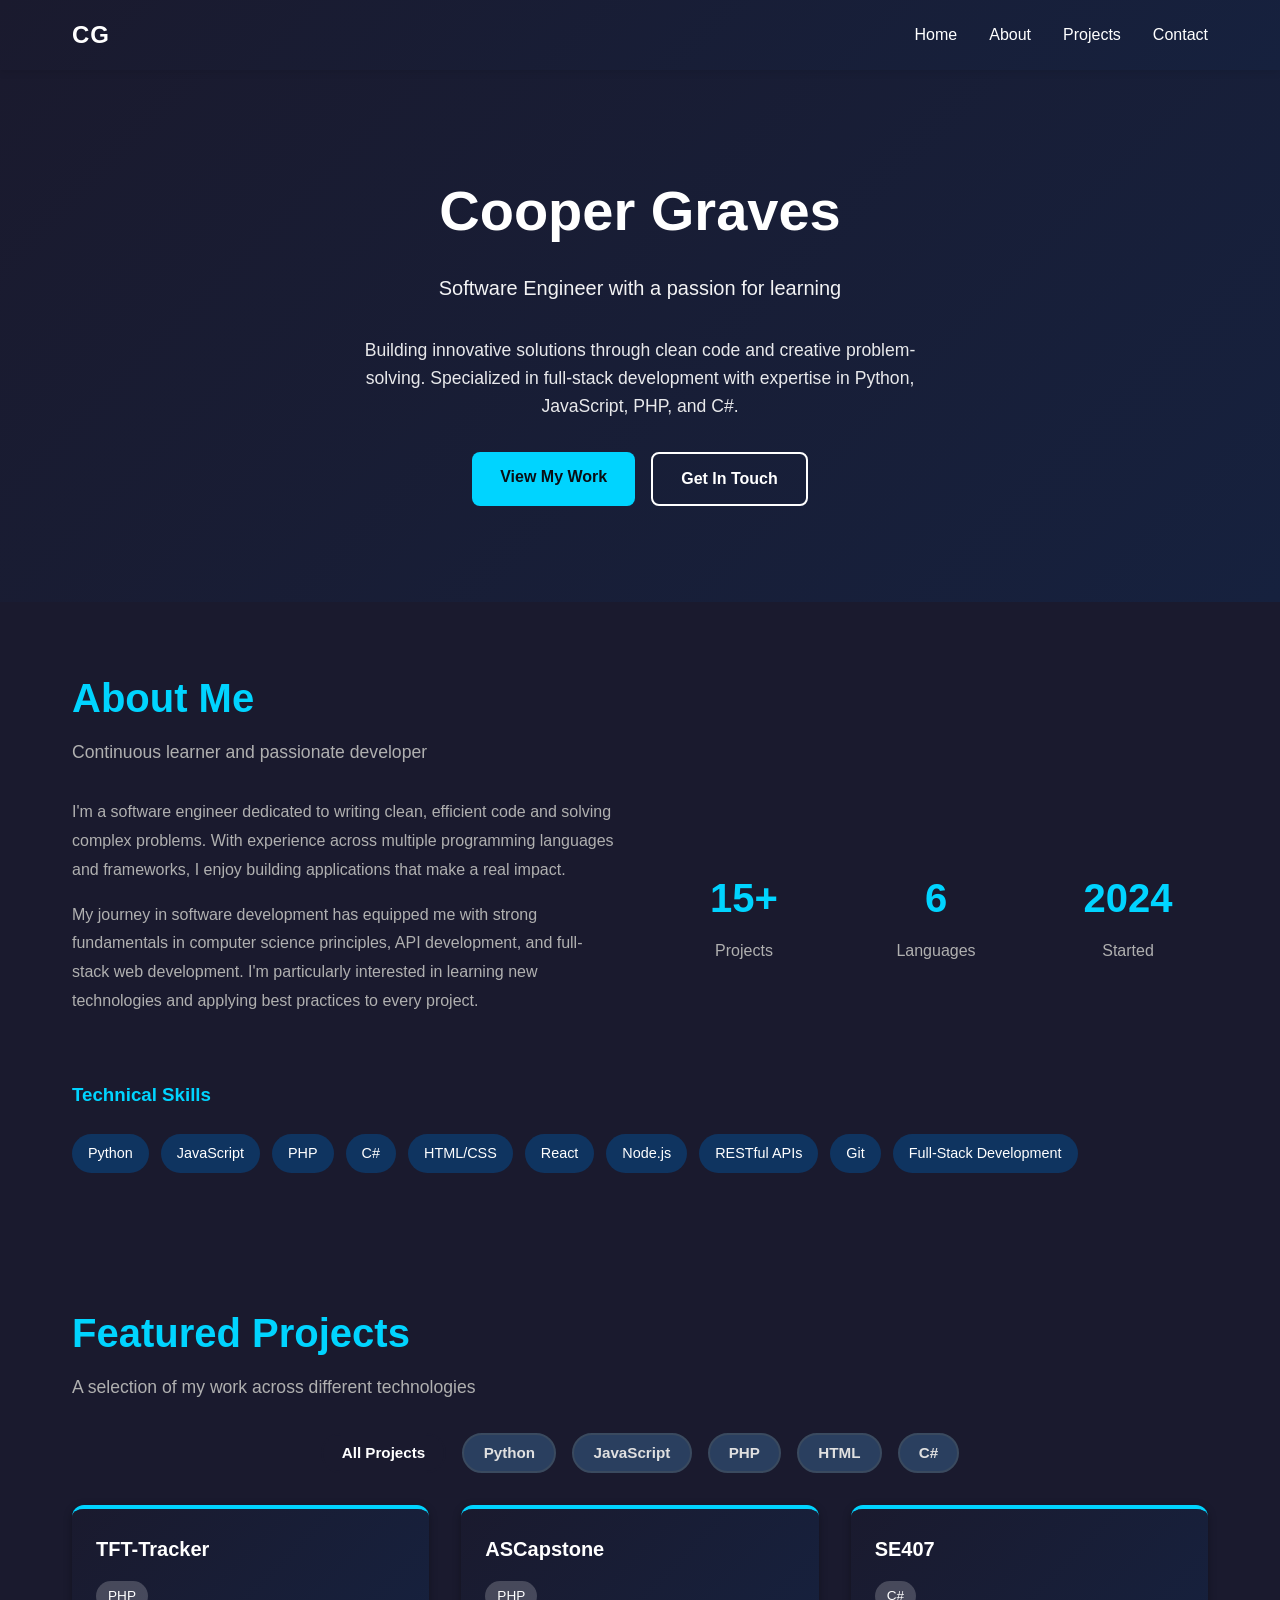
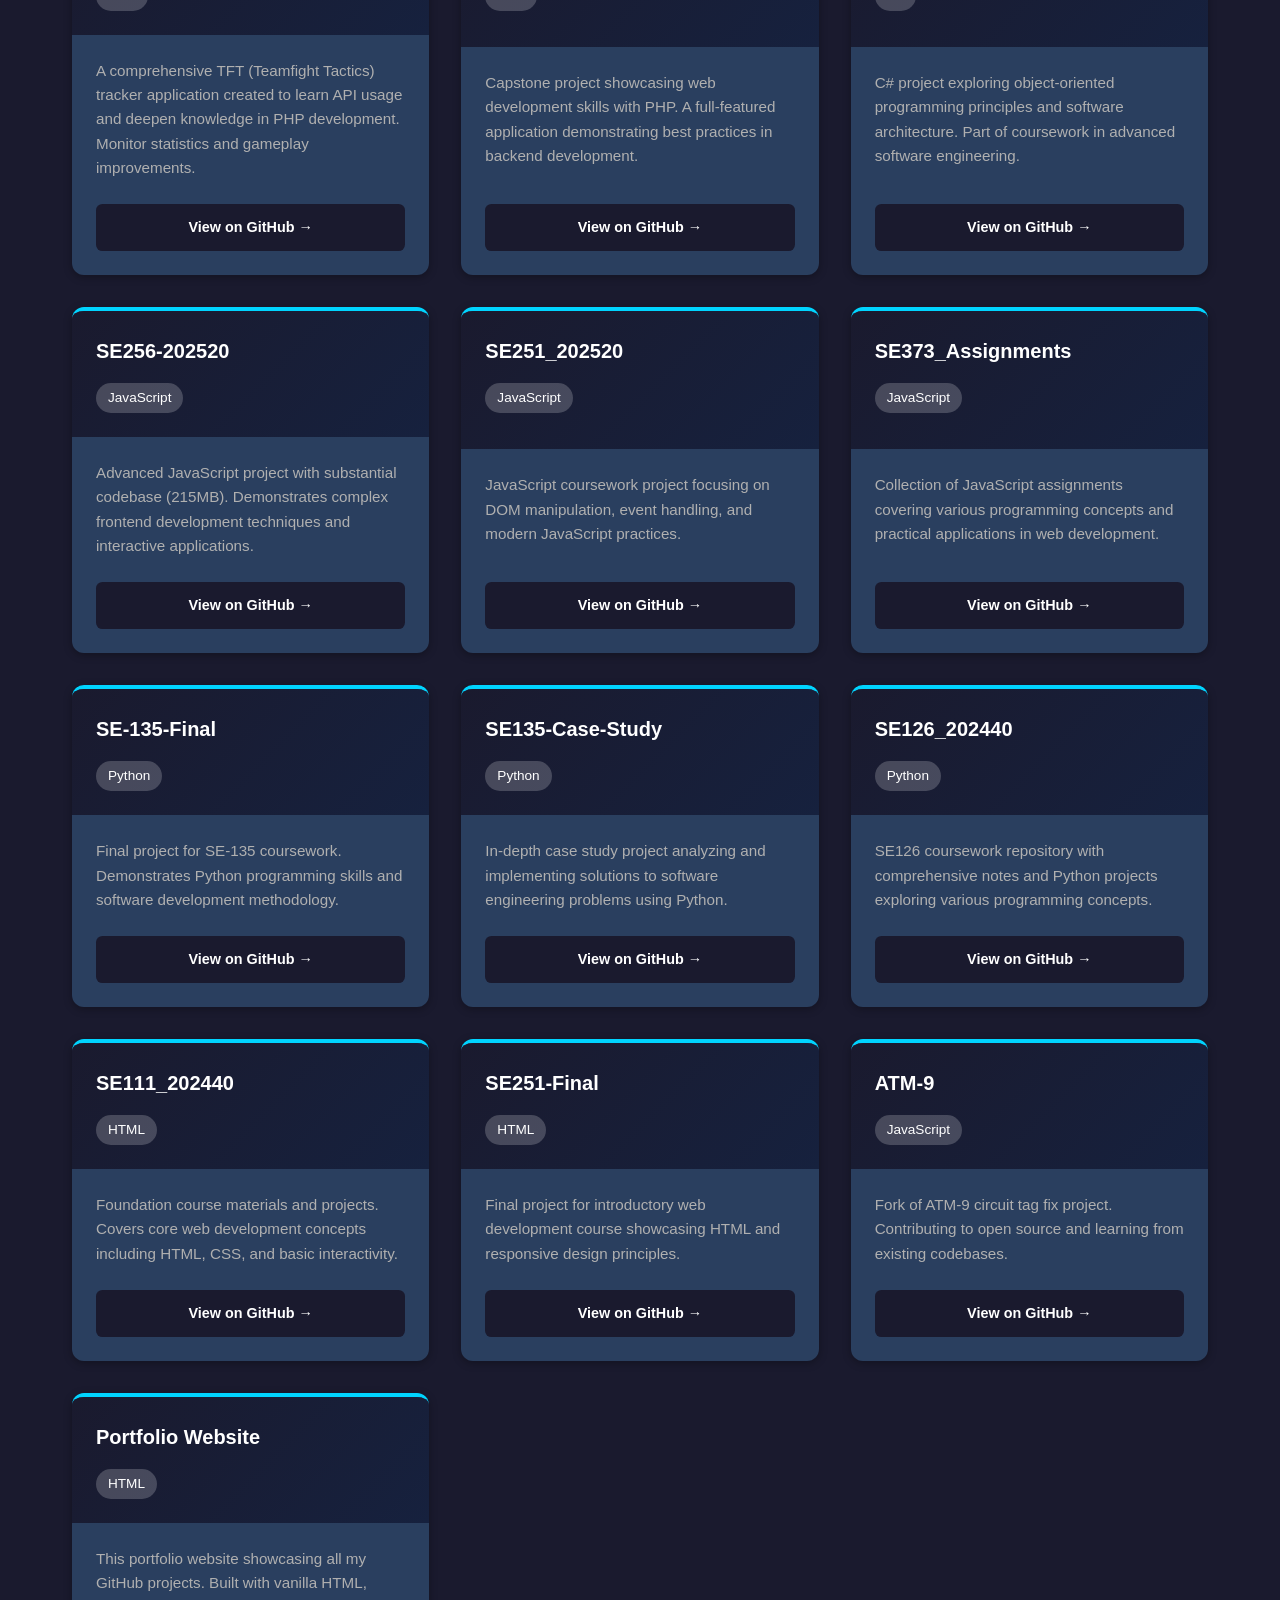
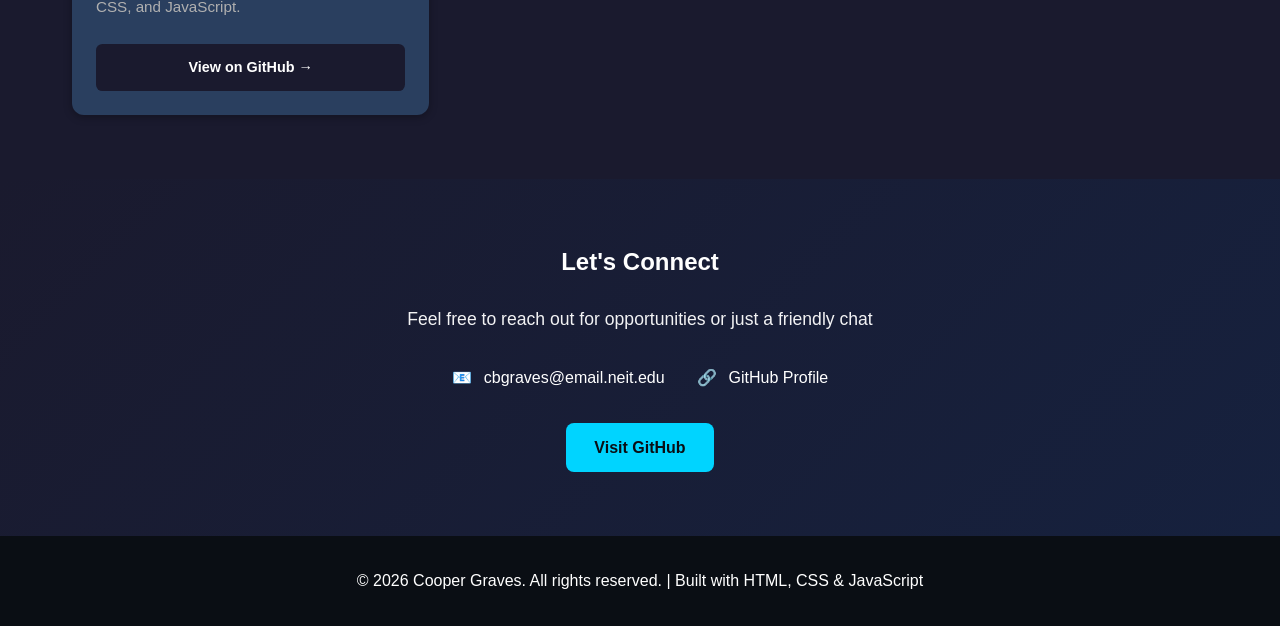
==== index.html @ 7644d0e0 "init release" ====
<!DOCTYPE html>
<html lang="en">
<head>
    <meta charset="UTF-8">
    <meta name="viewport" content="width=device-width, initial-scale=1.0">
    <meta name="description" content="Cooper Graves - Software Engineer Portfolio. Showcasing projects in Python, JavaScript, PHP, C# and more.">
    <title>Cooper Graves - Software Engineer Portfolio</title>
    <link rel="stylesheet" href="style.css">
</head>
<body>
    <!-- Navigation -->
    <nav>
        <div class="container">
            <div class="logo">CG</div>
            <ul>
                <li><a href="#home">Home</a></li>
                <li><a href="#about">About</a></li>
                <li><a href="#projects">Projects</a></li>
                <li><a href="#contact">Contact</a></li>
            </ul>
        </div>
    </nav>

    <!-- Hero Section -->
    <section class="hero" id="home">
        <div class="container">
            <h1>Cooper Graves</h1>
            <p class="subtitle">Software Engineer with a passion for learning</p>
            <p class="bio">Building innovative solutions through clean code and creative problem-solving. Specialized in full-stack development with expertise in Python, JavaScript, PHP, and C#.</p>
            <div class="cta-buttons">
                <a href="#projects" class="btn btn-primary">View My Work</a>
                <a href="#contact" class="btn btn-secondary">Get In Touch</a>
            </div>
        </div>
    </section>

    <!-- About Section -->
    <section class="section" id="about">
        <div class="container">
            <h2>About Me</h2>
            <p class="section-subtitle">Continuous learner and passionate developer</p>
            <div class="about-content">
                <div class="about-text">
                    <p>I'm a software engineer dedicated to writing clean, efficient code and solving complex problems. With experience across multiple programming languages and frameworks, I enjoy building applications that make a real impact.</p>
                    <p>My journey in software development has equipped me with strong fundamentals in computer science principles, API development, and full-stack web development. I'm particularly interested in learning new technologies and applying best practices to every project.</p>
                </div>
                <div>
                    <div class="stats">
                        <div class="stat-item">
                            <h3>15+</h3>
                            <p>Projects</p>
                        </div>
                        <div class="stat-item">
                            <h3>6</h3>
                            <p>Languages</p>
                        </div>
                        <div class="stat-item">
                            <h3>2024</h3>
                            <p>Started</p>
                        </div>
                    </div>
                </div>
            </div>
            <div style="margin-top: 3rem;">
                <h3 style="margin-bottom: 1rem; color: var(--accent-bright);">Technical Skills</h3>
                <div class="skills">
                    <span class="skill-tag">Python</span>
                    <span class="skill-tag">JavaScript</span>
                    <span class="skill-tag">PHP</span>
                    <span class="skill-tag">C#</span>
                    <span class="skill-tag">HTML/CSS</span>
                    <span class="skill-tag">React</span>
                    <span class="skill-tag">Node.js</span>
                    <span class="skill-tag">RESTful APIs</span>
                    <span class="skill-tag">Git</span>
                    <span class="skill-tag">Full-Stack Development</span>
                </div>
            </div>
        </div>
    </section>

    <!-- Projects Section -->
    <section class="section" id="projects">
        <div class="container">
            <h2>Featured Projects</h2>
            <p class="section-subtitle">A selection of my work across different technologies</p>
            
            <div class="filter-buttons">
                <button class="filter-btn active" data-filter="all">All Projects</button>
                <button class="filter-btn" data-filter="Python">Python</button>
                <button class="filter-btn" data-filter="JavaScript">JavaScript</button>
                <button class="filter-btn" data-filter="PHP">PHP</button>
                <button class="filter-btn" data-filter="HTML">HTML</button>
                <button class="filter-btn" data-filter="C#">C#</button>
            </div>

            <div class="projects-grid" id="projectsGrid">
                <!-- Projects will be dynamically inserted here -->
            </div>
        </div>
    </section>

    <!-- Contact Section -->
    <section class="contact-section" id="contact">
        <div class="container">
            <h2>Let's Connect</h2>
            <p style="font-size: 1.1rem; margin-bottom: 2rem; opacity: 0.95;">Feel free to reach out for opportunities or just a friendly chat</p>
            <div class="contact-info">
                <div class="contact-item">
                    <span>📧</span>
                    <a href="mailto:cbgraves@email.neit.edu" class="contact-link">cbgraves@email.neit.edu</a>
                </div>
                <div class="contact-item">
                    <span>🔗</span>
                    <a href="https://github.com/Arochio" class="contact-link" target="_blank">GitHub Profile</a>
                </div>
            </div>
            <a href="https://github.com/Arochio" class="btn btn-primary" target="_blank">Visit GitHub</a>
        </div>
    </section>

    <footer>
        <div class="container">
            <p>&copy; 2026 Cooper Graves. All rights reserved. | Built with HTML, CSS & JavaScript</p>
        </div>
    </footer>

    <script src="script.js"></script>
</body>
</html>
---- style.css ----
* {
    margin: 0;
    padding: 0;
    box-sizing: border-box;
}

:root {
    --primary: #1a1a2e;
    --secondary: #16213e;
    --accent: #0f3460;
    --accent-bright: #00d4ff;
    --dark: #0a0e14;
    --light: #e8e8e8;
    --text: #e0e0e0;
    --text-light: #b0b0b0;
    --border: #3a4a5f;
    --bg-surface: #2a3f5f;
}

html {
    scroll-behavior: smooth;
}

body {
    font-family: -apple-system, BlinkMacSystemFont, 'Segoe UI', 'Roboto', 'Helvetica Neue', Arial, sans-serif;
    background-color: #1a1a2e;
    color: var(--text);
    line-height: 1.6;
}

/* Navigation */
nav {
    background: linear-gradient(135deg, var(--primary) 0%, var(--secondary) 100%);
    color: white;
    padding: 1rem 0;
    position: sticky;
    top: 0;
    z-index: 100;
    box-shadow: 0 2px 8px rgba(0, 0, 0, 0.1);
}

nav .container {
    max-width: 1200px;
    margin: 0 auto;
    padding: 0 2rem;
    display: flex;
    justify-content: space-between;
    align-items: center;
}

nav .logo {
    font-size: 1.5rem;
    font-weight: 700;
    letter-spacing: 1px;
}

nav ul {
    list-style: none;
    display: flex;
    gap: 2rem;
}

nav a {
    color: white;
    text-decoration: none;
    font-weight: 500;
    transition: opacity 0.3s;
}

nav a:hover {
    opacity: 0.8;
}

/* Container */
.container {
    max-width: 1200px;
    margin: 0 auto;
    padding: 0 2rem;
}

/* Hero Section */
.hero {
    background: linear-gradient(135deg, var(--primary) 0%, var(--secondary) 100%);
    color: white;
    padding: 6rem 0;
    text-align: center;
}

.hero h1 {
    font-size: 3.5rem;
    margin-bottom: 1rem;
    font-weight: 700;
}

.hero .subtitle {
    font-size: 1.25rem;
    margin-bottom: 2rem;
    opacity: 0.95;
    font-weight: 300;
}

.hero .bio {
    font-size: 1.1rem;
    margin-bottom: 2rem;
    max-width: 600px;
    margin-left: auto;
    margin-right: auto;
    opacity: 0.9;
}

.cta-buttons {
    display: flex;
    gap: 1rem;
    justify-content: center;
    flex-wrap: wrap;
}

.btn {
    padding: 0.75rem 1.75rem;
    border-radius: 0.5rem;
    text-decoration: none;
    font-weight: 600;
    transition: all 0.3s;
    border: none;
    cursor: pointer;
    font-size: 1rem;
    display: inline-block;
}

.btn-primary {
    background-color: var(--accent-bright);
    color: var(--dark);
}

.btn-primary:hover {
    transform: translateY(-2px);
    box-shadow: 0 8px 16px rgba(0, 0, 0, 0.2);
}

.btn-secondary {
    background-color: transparent;
    color: white;
    border: 2px solid white;
}

.btn-secondary:hover {
    background-color: var(--accent-bright);
    color: var(--dark);
    transform: translateY(-2px);
}

/* About Section */
.section {
    padding: 4rem 0;
}

.section h2 {
    font-size: 2.5rem;
    margin-bottom: 0.5rem;
    color: var(--accent-bright);
}

.section-subtitle {
    color: var(--text-light);
    margin-bottom: 2rem;
    font-size: 1.1rem;
}

.about-content {
    display: grid;
    grid-template-columns: 1fr 1fr;
    gap: 3rem;
    align-items: center;
}

.about-text p {
    margin-bottom: 1rem;
    color: var(--text-light);
    line-height: 1.8;
}

.skills {
    display: flex;
    flex-wrap: wrap;
    gap: 0.75rem;
    margin-top: 1.5rem;
}

.skill-tag {
    background: var(--accent);
    color: white;
    padding: 0.5rem 1rem;
    border-radius: 2rem;
    font-size: 0.9rem;
    font-weight: 500;
}

/* Projects Section */
.projects-grid {
    display: grid;
    grid-template-columns: repeat(auto-fill, minmax(300px, 1fr));
    gap: 2rem;
    margin-top: 2rem;
}

.project-card {
    background: #2a3f5f;
    border-radius: 0.75rem;
    overflow: hidden;
    box-shadow: 0 2px 8px rgba(0, 0, 0, 0.3);
    transition: all 0.3s;
    border-top: 4px solid var(--accent-bright);
    display: flex;
    flex-direction: column;
}

.project-card:hover {
    transform: translateY(-8px);
    box-shadow: 0 8px 24px rgba(0, 0, 0, 0.15);
}

.project-header {
    padding: 1.5rem;
    background: linear-gradient(135deg, var(--primary) 0%, var(--secondary) 100%);
    color: white;
    flex-grow: 1;
}

.project-name {
    font-size: 1.25rem;
    font-weight: 700;
    margin-bottom: 0.5rem;
}

.project-language {
    display: inline-block;
    background: rgba(255, 255, 255, 0.2);
    padding: 0.25rem 0.75rem;
    border-radius: 2rem;
    font-size: 0.85rem;
    font-weight: 500;
    margin-top: 0.5rem;
}

.project-description {
    padding: 1.5rem;
    color: var(--text-light);
    font-size: 0.95rem;
    flex-grow: 1;
}

.project-footer {
    padding: 0 1.5rem 1.5rem;
    display: flex;
    gap: 1rem;
}

.project-link {
    flex: 1;
}

.project-link a {
    display: inline-block;
    width: 100%;
    padding: 0.75rem;
    background: var(--primary);
    color: white;
    text-decoration: none;
    border-radius: 0.4rem;
    text-align: center;
    font-weight: 600;
    transition: all 0.3s;
    font-size: 0.9rem;
}

.project-link a:hover {
    background: var(--secondary);
}

/* Filter */
.filter-buttons {
    display: flex;
    flex-wrap: wrap;
    gap: 1rem;
    margin-bottom: 2rem;
    justify-content: center;
}

.filter-btn {
    padding: 0.6rem 1.2rem;
    background: #2a3f5f;
    border: 2px solid var(--border);
    border-radius: 2rem;
    cursor: pointer;
    font-weight: 600;
    color: var(--text);
    transition: all 0.3s;
    font-size: 0.95rem;
}

.filter-btn:hover,
.filter-btn.active {
    background: var(--primary);
    color: white;
    border-color: var(--primary);
}

/* Contact Section */
.contact-section {
    background: linear-gradient(135deg, var(--primary) 0%, var(--secondary) 100%);
    color: white;
    text-align: center;
    padding: 4rem 0;
}

.contact-section h2 {
    color: white;
    margin-bottom: 1.5rem;
}

.contact-info {
    display: flex;
    justify-content: center;
    gap: 2rem;
    flex-wrap: wrap;
    margin-bottom: 2rem;
}

.contact-item {
    display: flex;
    align-items: center;
    gap: 0.75rem;
}

.contact-link {
    color: white;
    text-decoration: none;
    font-weight: 500;
    transition: opacity 0.3s;
}

.contact-link:hover {
    opacity: 0.8;
}

/* Footer */
footer {
    background: var(--dark);
    color: white;
    text-align: center;
    padding: 2rem;
}

/* Responsive */
@media (max-width: 768px) {
    nav ul {
        gap: 1rem;
        font-size: 0.9rem;
    }

    .hero h1 {
        font-size: 2.5rem;
    }

    .hero .subtitle {
        font-size: 1rem;
    }

    .section h2 {
        font-size: 2rem;
    }

    .about-content {
        grid-template-columns: 1fr;
    }

    .projects-grid {
        grid-template-columns: 1fr;
    }

    .cta-buttons {
        flex-direction: column;
        width: 100%;
    }

    .cta-buttons .btn {
        width: 100%;
    }

    .contact-info {
        flex-direction: column;
        gap: 1rem;
    }
}

/* Hidden by default */
.project-card.hidden {
    display: none;
}

/* GitHub icon */
.github-icon {
    width: 20px;
    height: 20px;
    display: inline-block;
    margin-right: 0.5rem;
}

/* Stats section */
.stats {
    display: grid;
    grid-template-columns: repeat(auto-fit, minmax(150px, 1fr));
    gap: 2rem;
    margin: 3rem 0;
    text-align: center;
}

.stat-item h3 {
    font-size: 2.5rem;
    color: var(--accent-bright);
    margin-bottom: 0.5rem;
}

.stat-item p {
    color: var(--text-light);
    font-weight: 500;
}
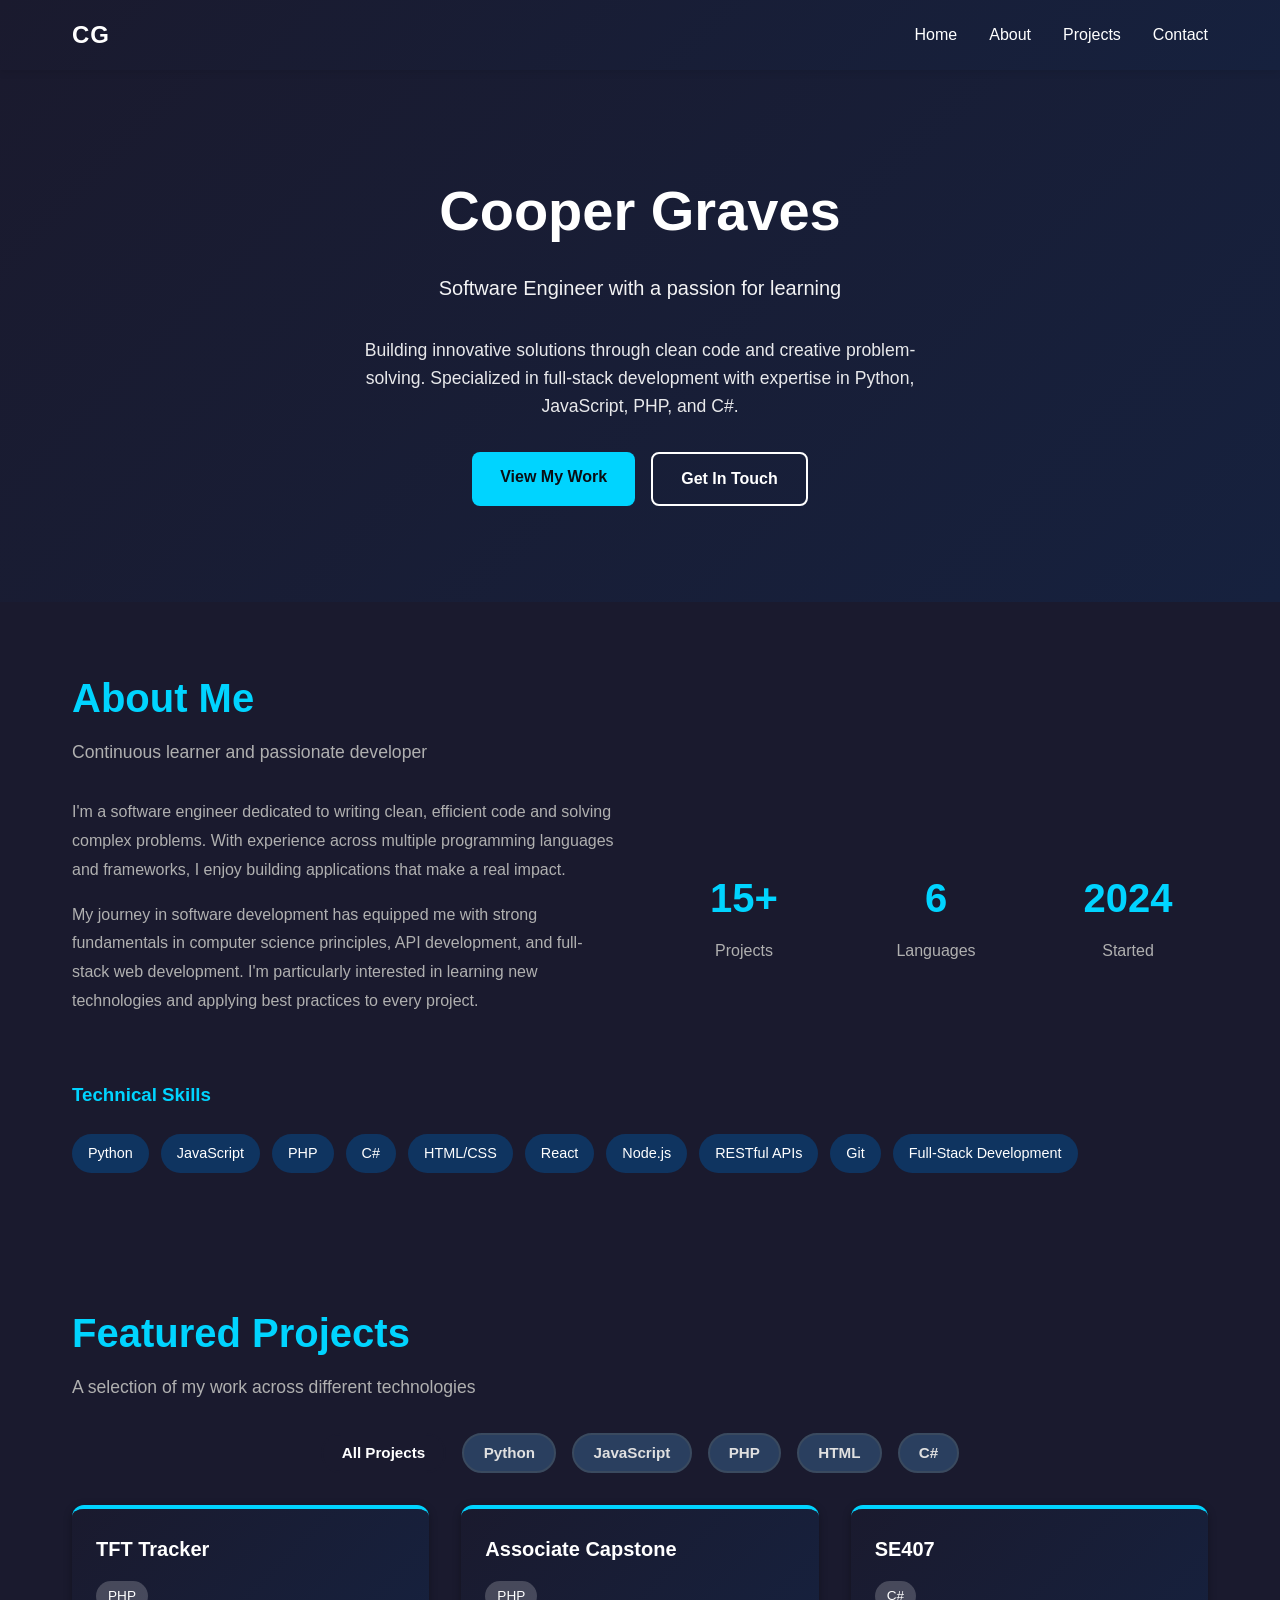
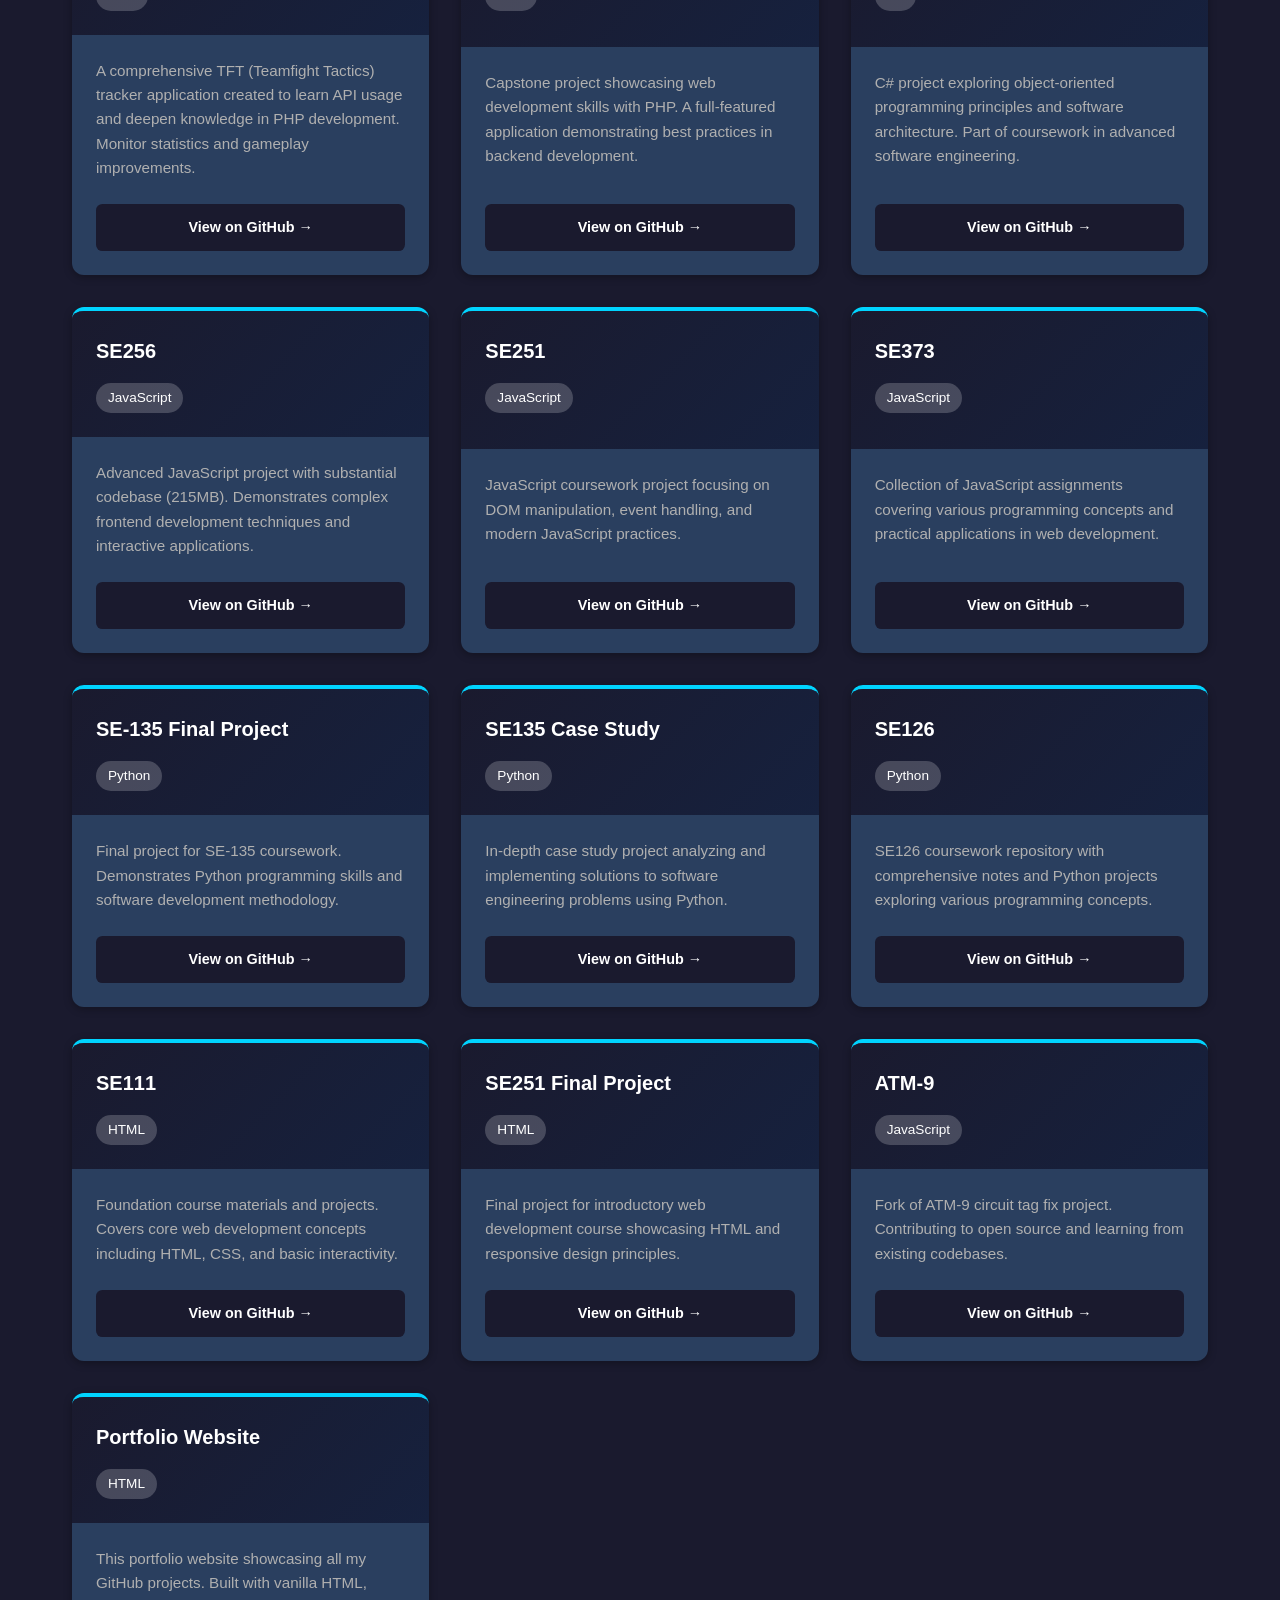
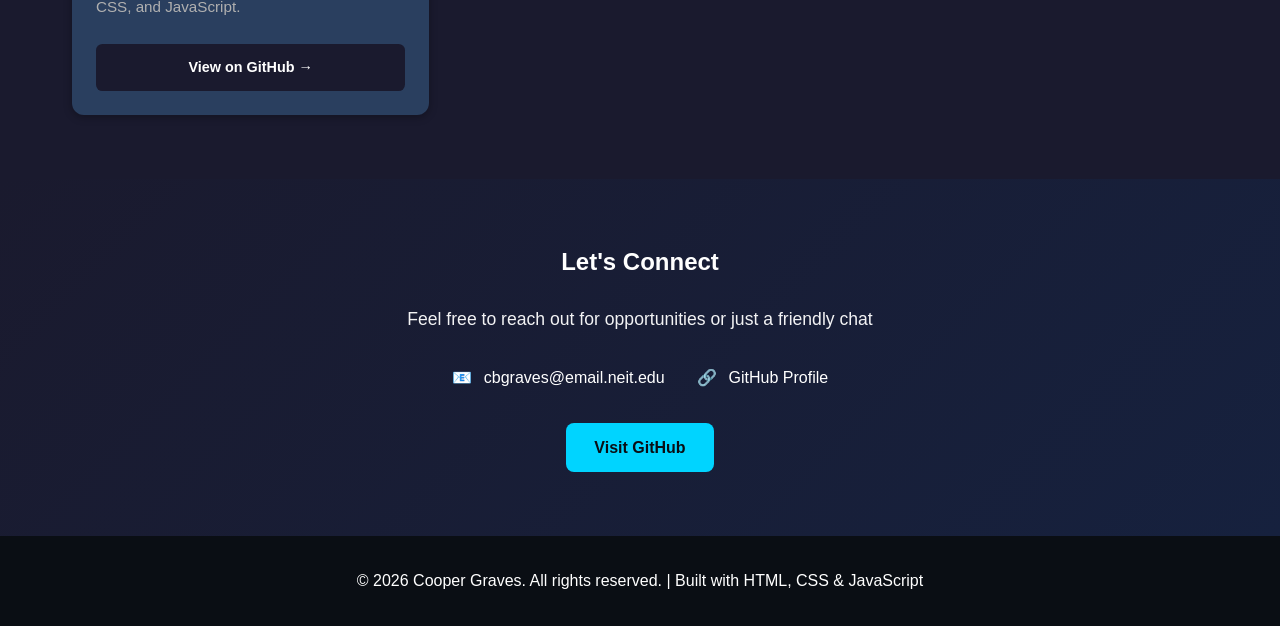
==== commit e39afc0c: "added google analytics" ====
--- a/index.html
+++ b/index.html
@@ -1,12 +1,15 @@
 <!DOCTYPE html>
 <html lang="en">
+
 <head>
     <meta charset="UTF-8">
     <meta name="viewport" content="width=device-width, initial-scale=1.0">
-    <meta name="description" content="Cooper Graves - Software Engineer Portfolio. Showcasing projects in Python, JavaScript, PHP, C# and more.">
+    <meta name="description"
+        content="Cooper Graves - Software Engineer Portfolio. Showcasing projects in Python, JavaScript, PHP, C# and more.">
     <title>Cooper Graves - Software Engineer Portfolio</title>
     <link rel="stylesheet" href="style.css">
 </head>
+
 <body>
     <!-- Navigation -->
     <nav>
@@ -26,7 +29,8 @@
         <div class="container">
             <h1>Cooper Graves</h1>
             <p class="subtitle">Software Engineer with a passion for learning</p>
-            <p class="bio">Building innovative solutions through clean code and creative problem-solving. Specialized in full-stack development with expertise in Python, JavaScript, PHP, and C#.</p>
+            <p class="bio">Building innovative solutions through clean code and creative problem-solving. Specialized in
+                full-stack development with expertise in Python, JavaScript, PHP, and C#.</p>
             <div class="cta-buttons">
                 <a href="#projects" class="btn btn-primary">View My Work</a>
                 <a href="#contact" class="btn btn-secondary">Get In Touch</a>
@@ -41,8 +45,12 @@
             <p class="section-subtitle">Continuous learner and passionate developer</p>
             <div class="about-content">
                 <div class="about-text">
-                    <p>I'm a software engineer dedicated to writing clean, efficient code and solving complex problems. With experience across multiple programming languages and frameworks, I enjoy building applications that make a real impact.</p>
-                    <p>My journey in software development has equipped me with strong fundamentals in computer science principles, API development, and full-stack web development. I'm particularly interested in learning new technologies and applying best practices to every project.</p>
+                    <p>I'm a software engineer dedicated to writing clean, efficient code and solving complex problems.
+                        With experience across multiple programming languages and frameworks, I enjoy building
+                        applications that make a real impact.</p>
+                    <p>My journey in software development has equipped me with strong fundamentals in computer science
+                        principles, API development, and full-stack web development. I'm particularly interested in
+                        learning new technologies and applying best practices to every project.</p>
                 </div>
                 <div>
                     <div class="stats">
@@ -84,7 +92,7 @@
         <div class="container">
             <h2>Featured Projects</h2>
             <p class="section-subtitle">A selection of my work across different technologies</p>
-            
+
             <div class="filter-buttons">
                 <button class="filter-btn active" data-filter="all">All Projects</button>
                 <button class="filter-btn" data-filter="Python">Python</button>
@@ -104,7 +112,8 @@
     <section class="contact-section" id="contact">
         <div class="container">
             <h2>Let's Connect</h2>
-            <p style="font-size: 1.1rem; margin-bottom: 2rem; opacity: 0.95;">Feel free to reach out for opportunities or just a friendly chat</p>
+            <p style="font-size: 1.1rem; margin-bottom: 2rem; opacity: 0.95;">Feel free to reach out for opportunities
+                or just a friendly chat</p>
             <div class="contact-info">
                 <div class="contact-item">
                     <span>📧</span>
@@ -126,5 +135,15 @@
     </footer>
 
     <script src="script.js"></script>
+    <!-- Google tag (gtag.js) -->
+    <script async src="https://www.googletagmanager.com/gtag/js?id=G-080J0095BS"></script>
+    <script>
+        window.dataLayer = window.dataLayer || [];
+        function gtag() { dataLayer.push(arguments); }
+        gtag('js', new Date());
+
+        gtag('config', 'G-080J0095BS');
+    </script>
 </body>
-</html>
+
+</html>
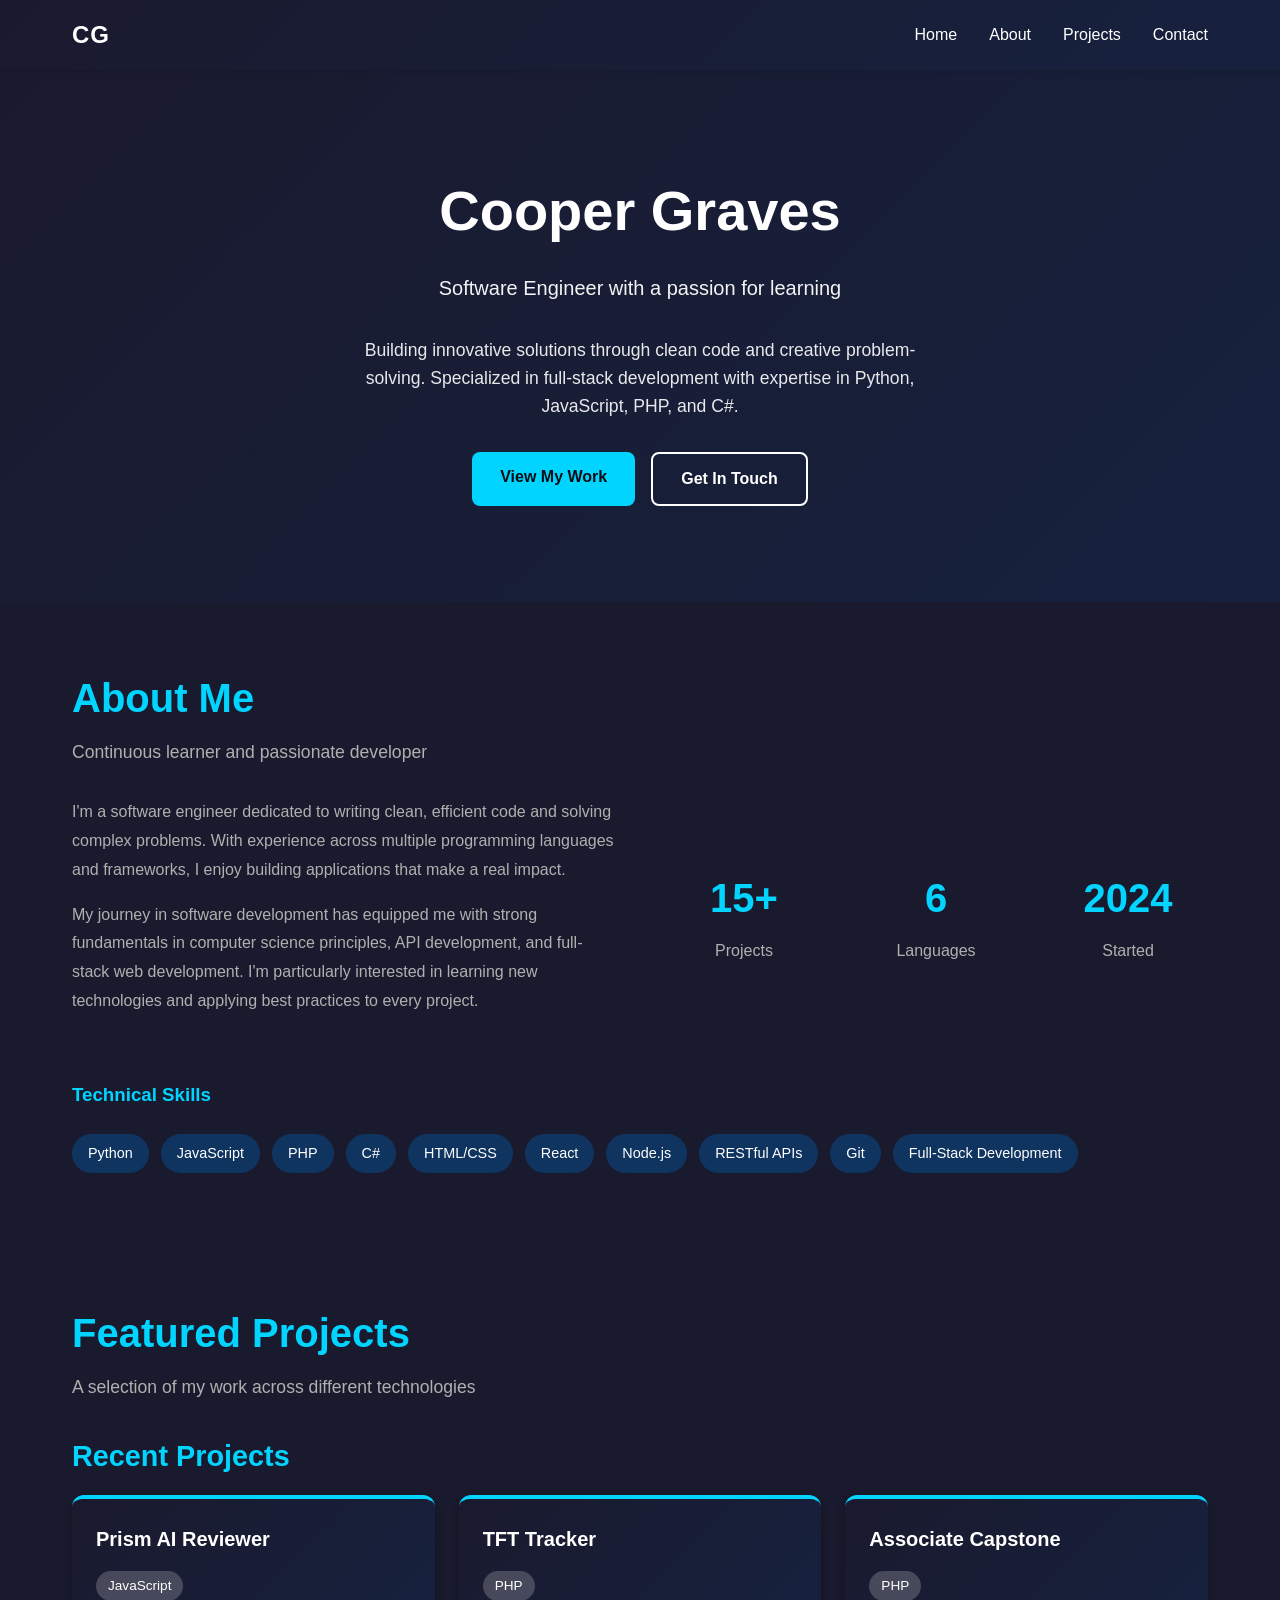
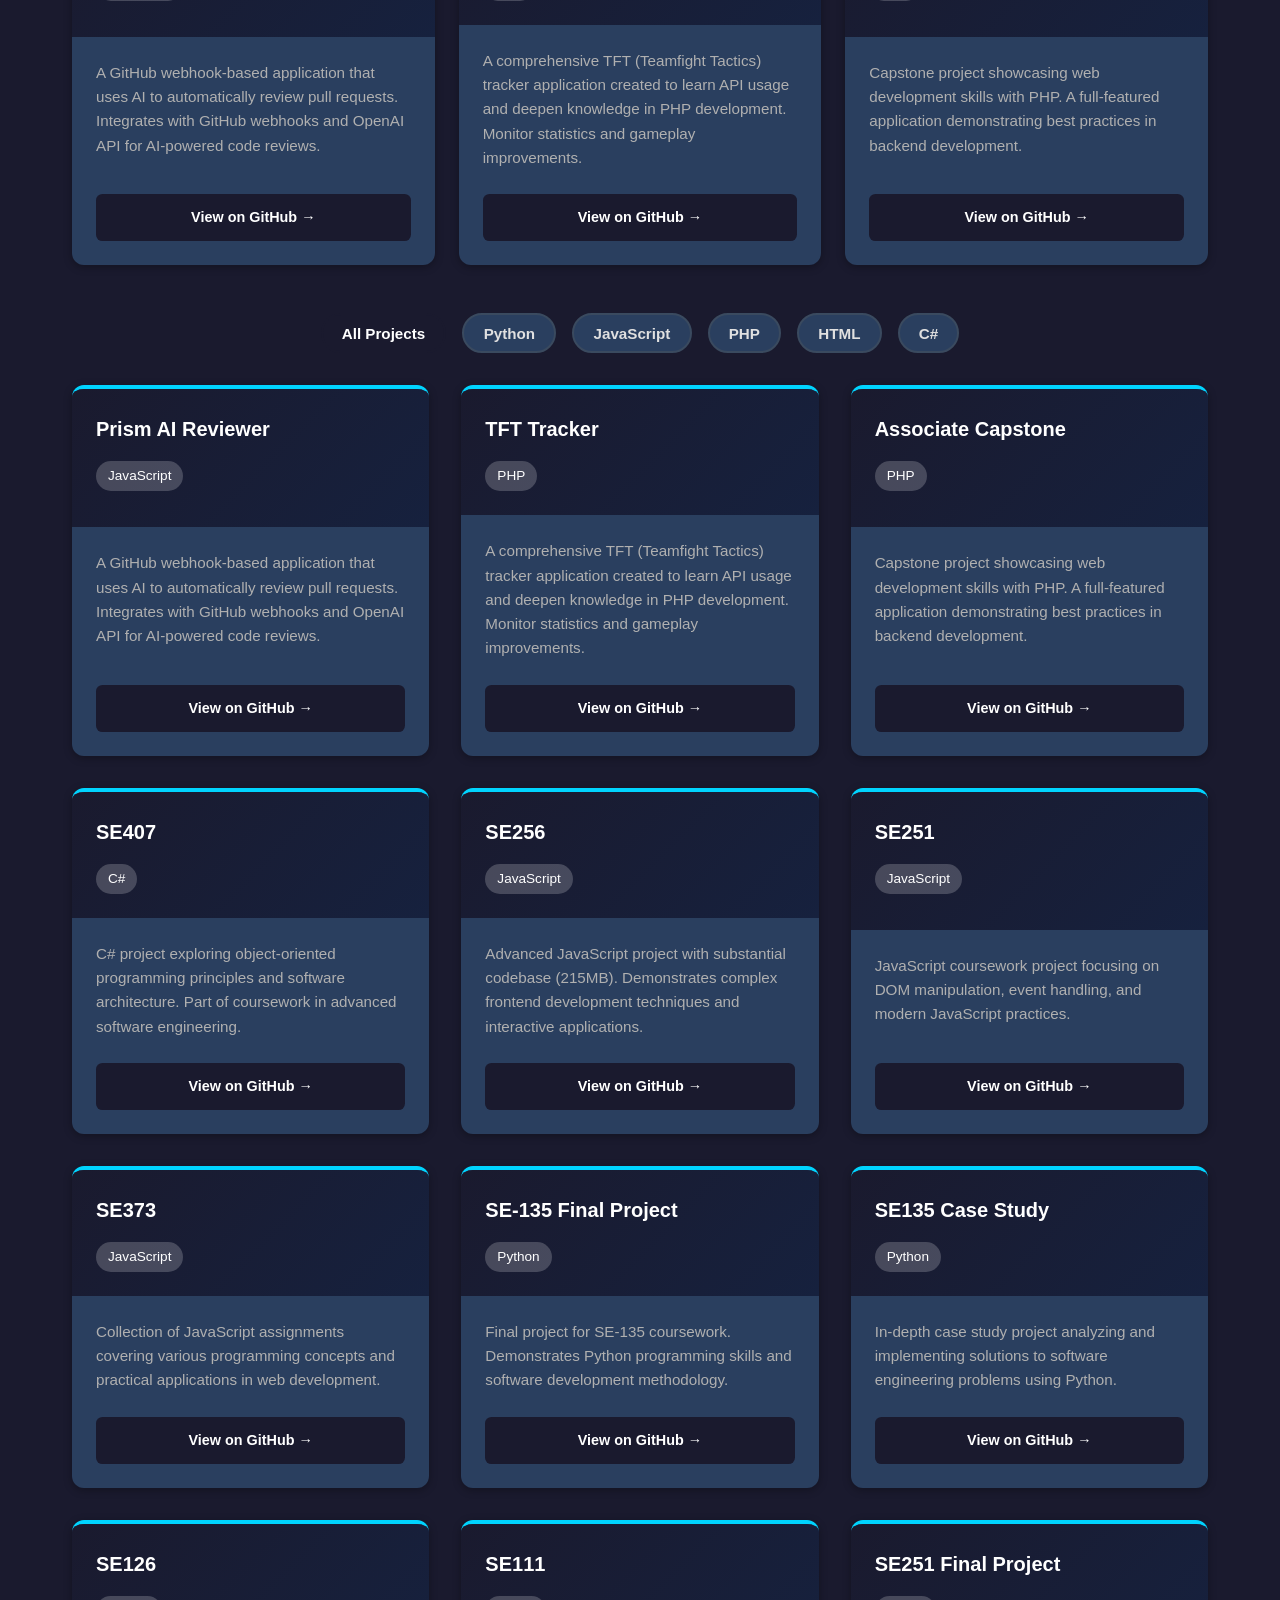
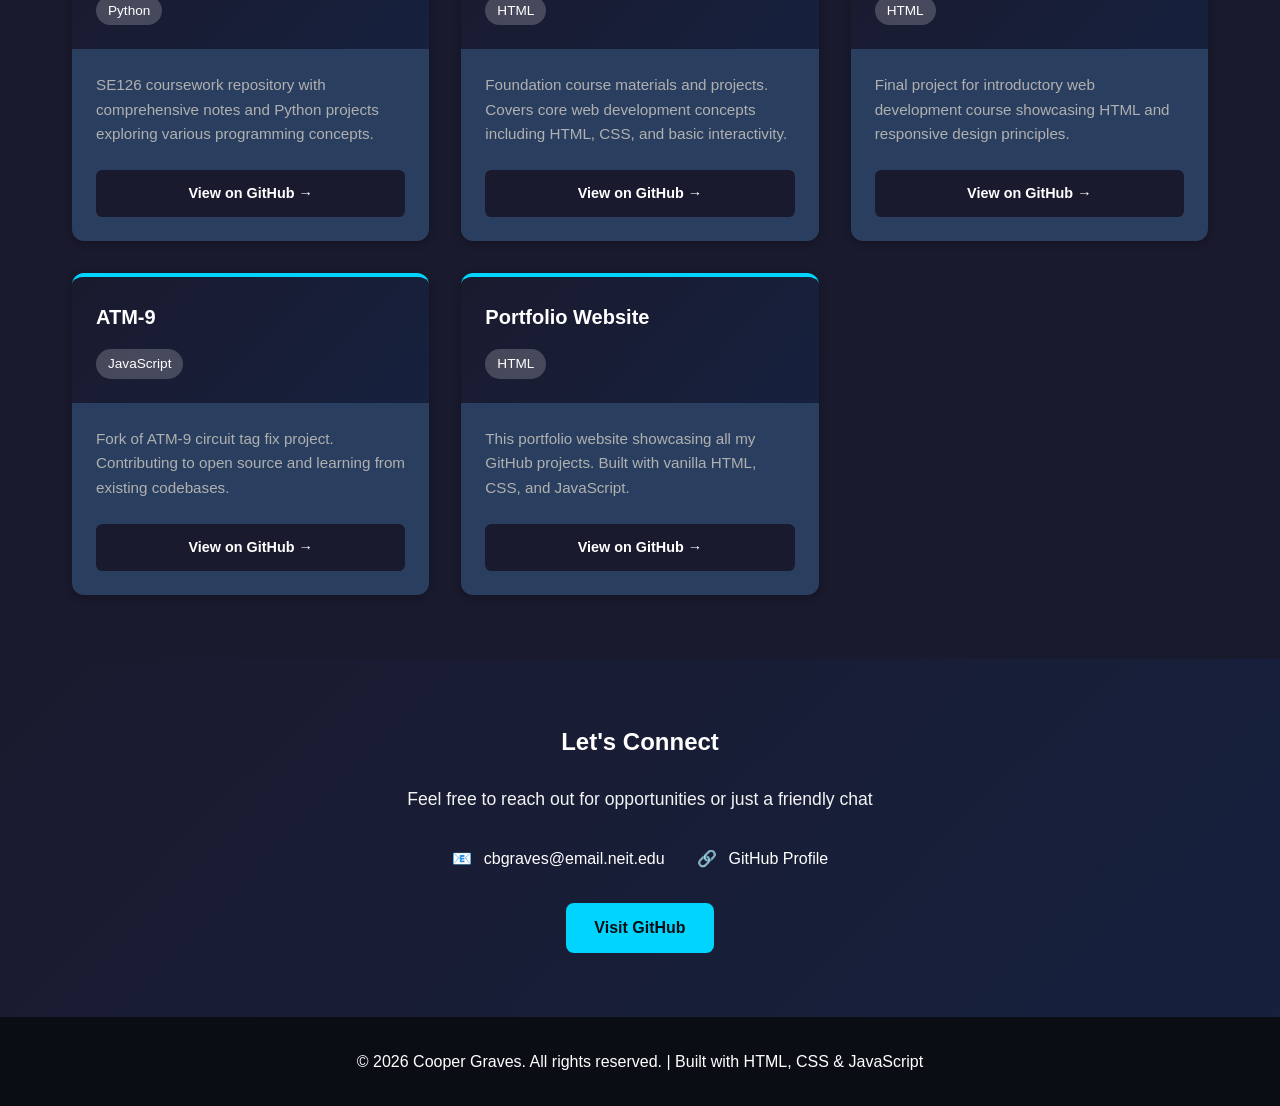
==== commit f9bd2b8c: "updated project list" ====
--- a/index.html
+++ b/index.html
@@ -93,6 +93,12 @@
             <h2>Featured Projects</h2>
             <p class="section-subtitle">A selection of my work across different technologies</p>
 
+            <div class="recent-projects">
+                <h3>Recent Projects</h3>
+                <div class="recent-grid" id="recentGrid">
+                </div>
+            </div>
+
             <div class="filter-buttons">
                 <button class="filter-btn active" data-filter="all">All Projects</button>
                 <button class="filter-btn" data-filter="Python">Python</button>
--- a/style.css
+++ b/style.css
@@ -196,6 +196,28 @@
 }
 
 /* Projects Section */
+.recent-projects {
+    margin-bottom: 3rem;
+}
+
+.recent-projects h3 {
+    font-size: 1.8rem;
+    margin-bottom: 1rem;
+    color: var(--accent-bright);
+}
+
+.recent-grid {
+    display: grid;
+    grid-template-columns: repeat(3, 1fr);
+    gap: 1.5rem;
+}
+
+@media (max-width: 768px) {
+    .recent-grid {
+        grid-template-columns: 1fr;
+    }
+}
+
 .projects-grid {
     display: grid;
     grid-template-columns: repeat(auto-fill, minmax(300px, 1fr));
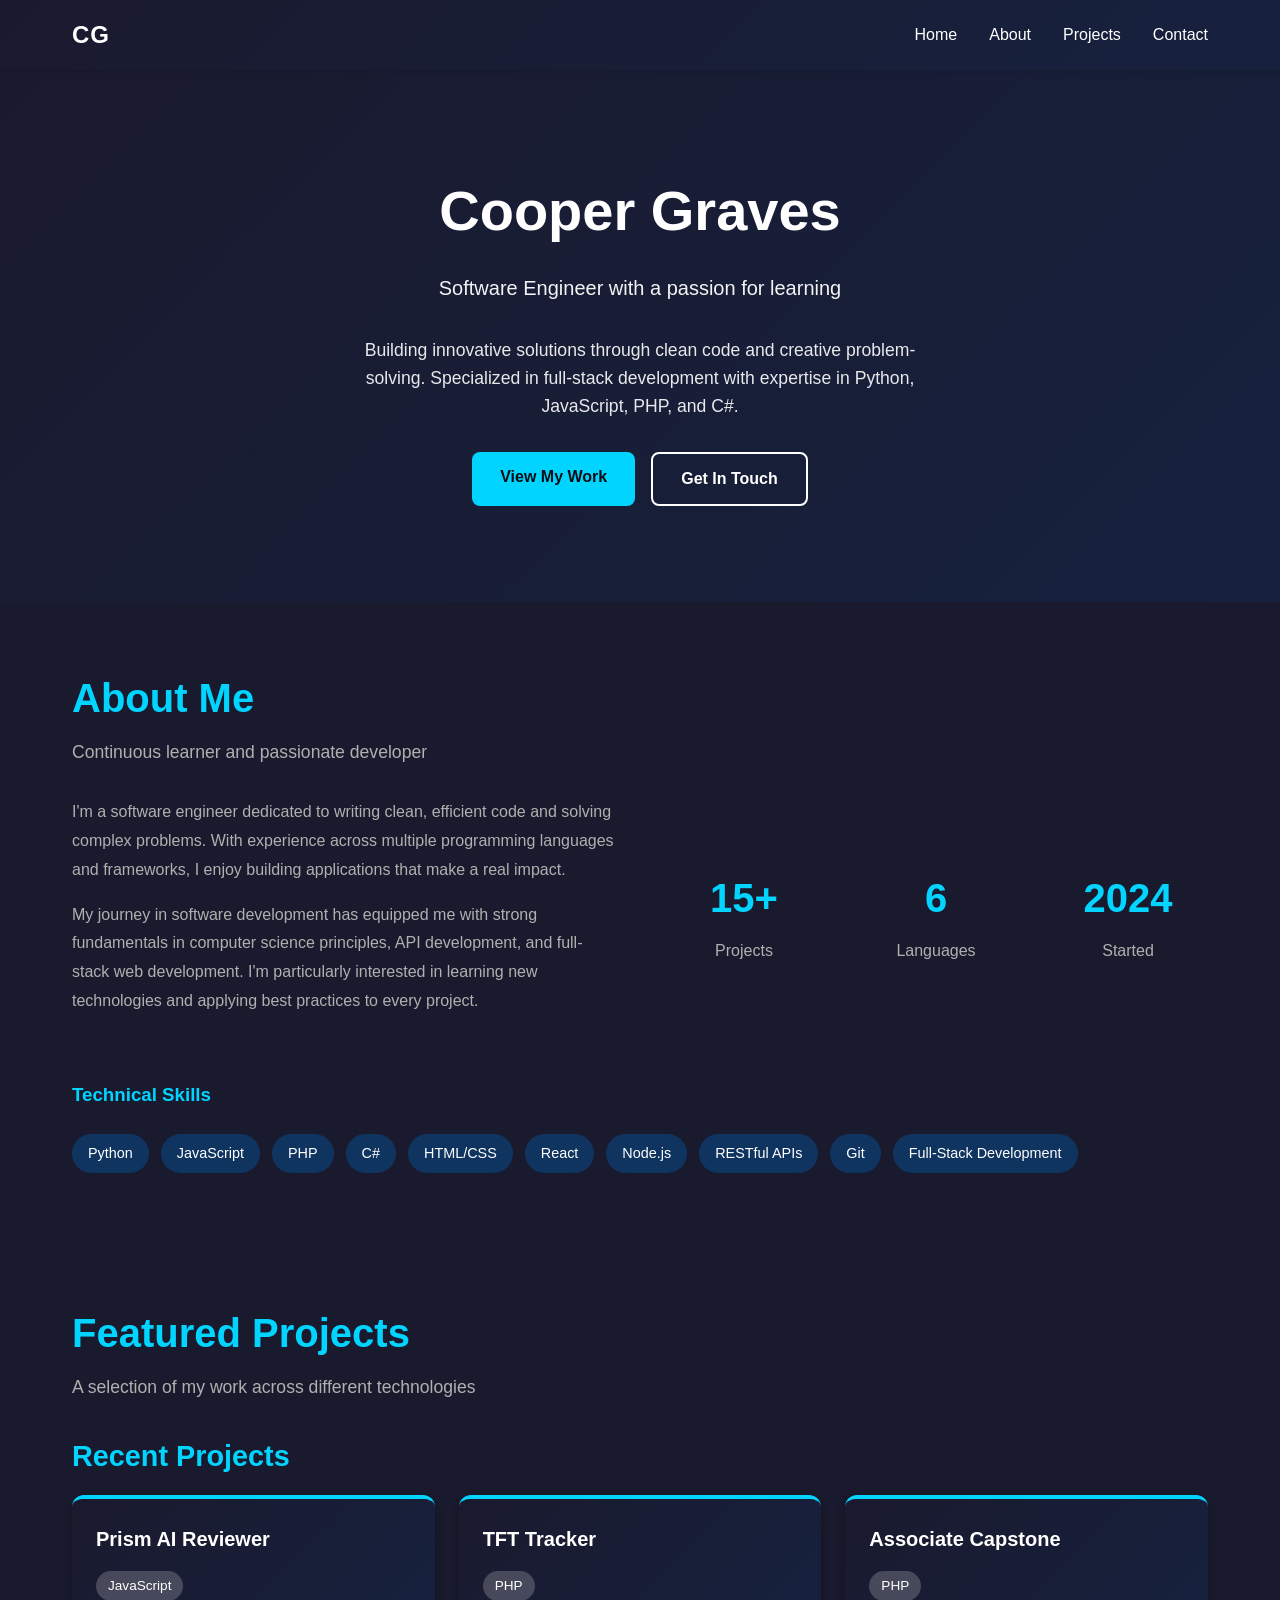
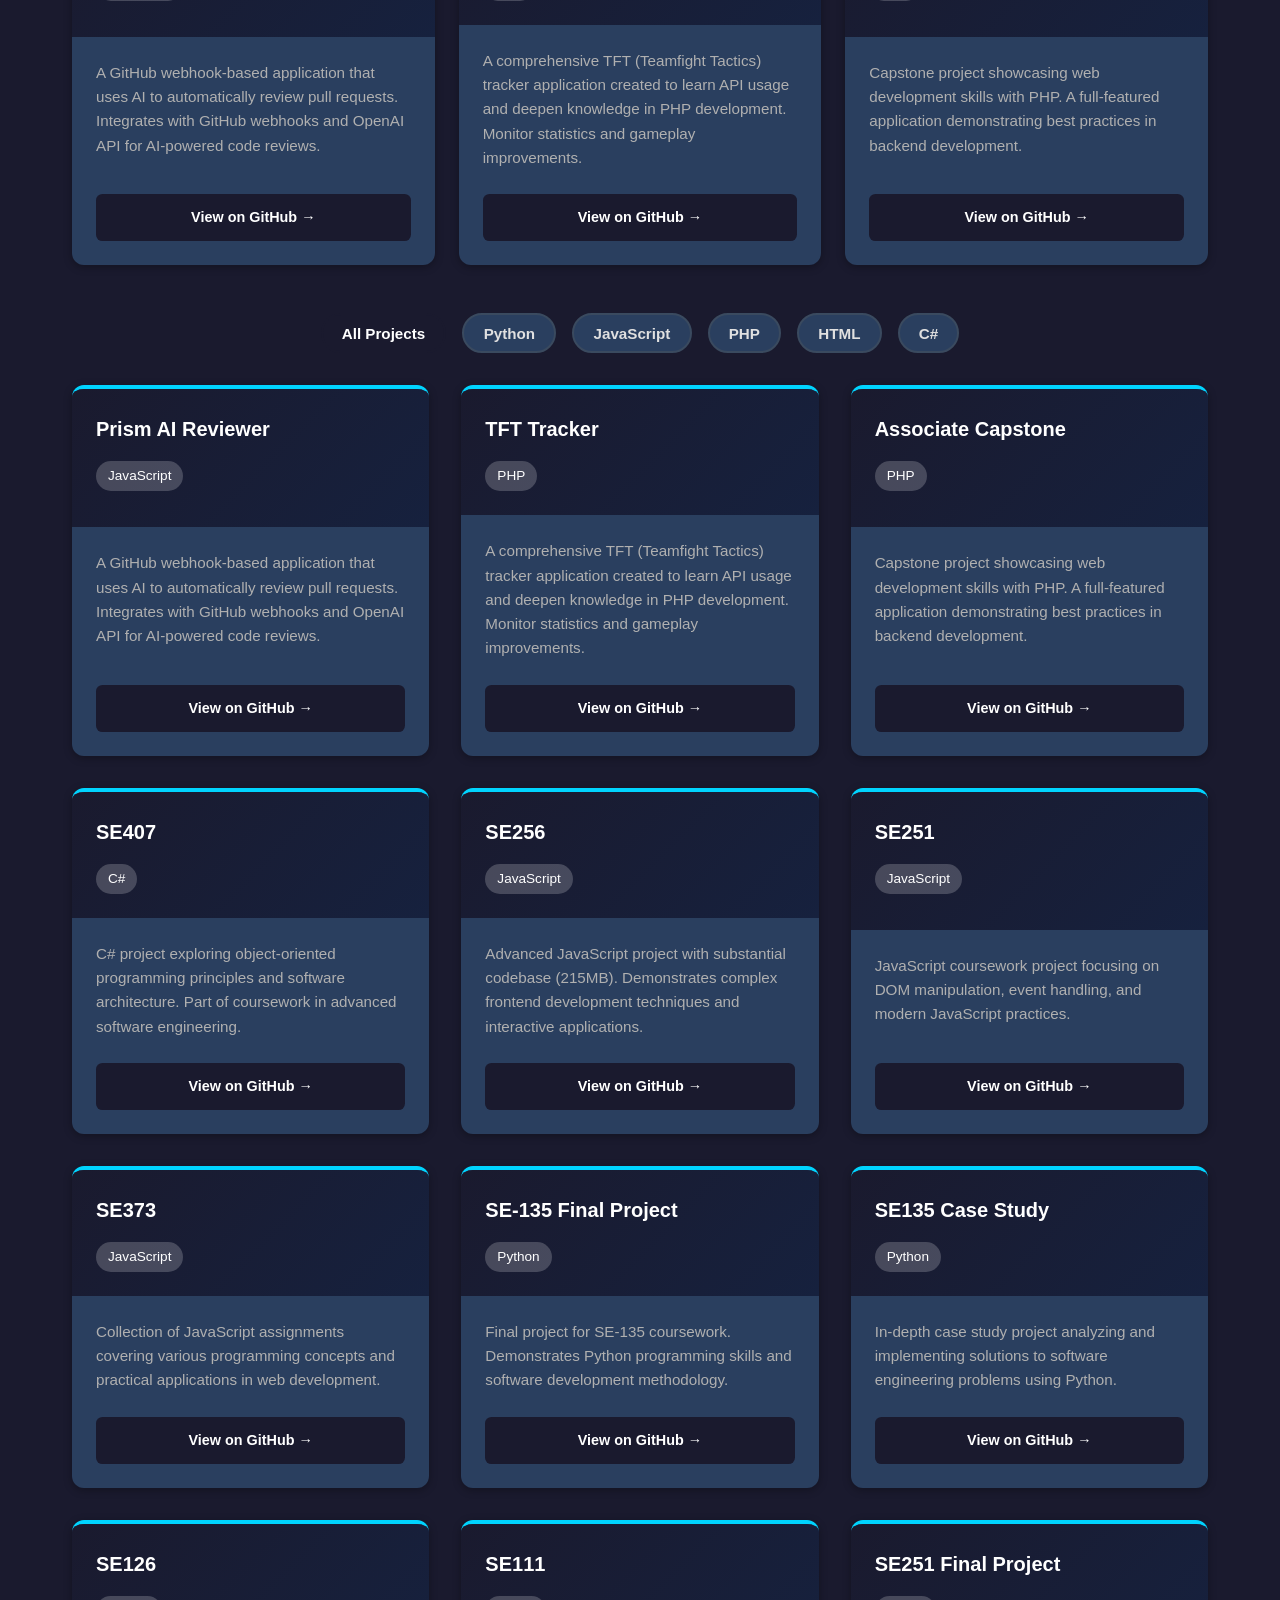
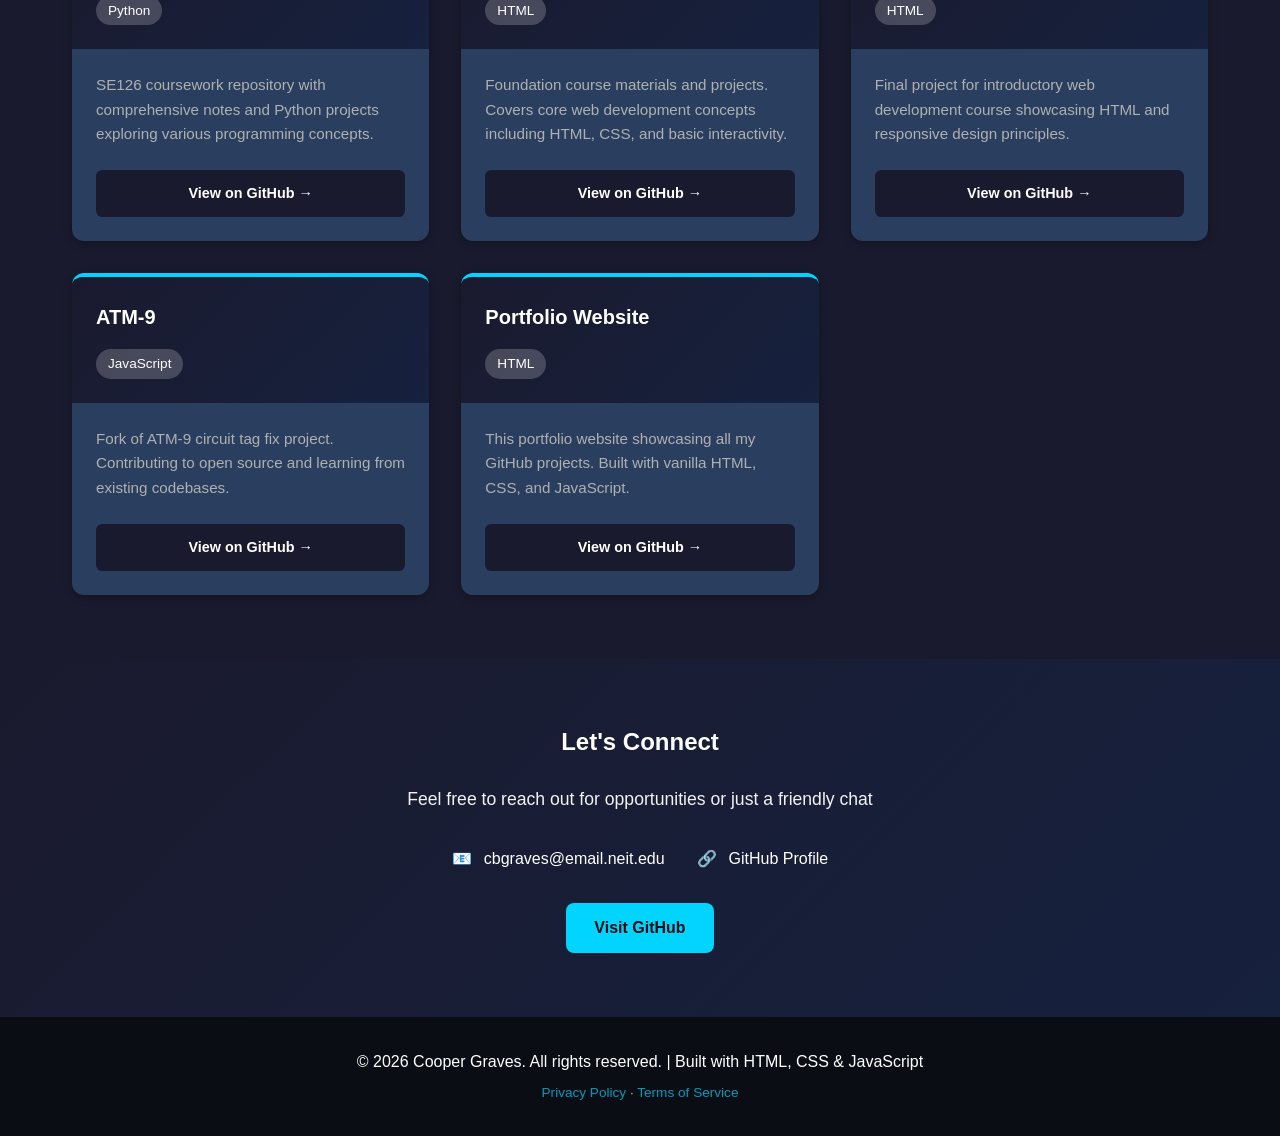
==== commit ed87e012: "PRism privacy policy and terms of service added" ====
--- a/index.html
+++ b/index.html
@@ -136,7 +136,12 @@
 
     <footer>
         <div class="container">
-            <p>&copy; 2026 Cooper Graves. All rights reserved. | Built with HTML, CSS & JavaScript</p>
+            <p>&copy; 2026 Cooper Graves. All rights reserved. | Built with HTML, CSS &amp; JavaScript</p>
+            <p style="margin-top: 0.5rem; font-size: 0.85rem; opacity: 0.7;">
+                <a href="legal/privacy-policy.html" style="color: var(--accent-bright); text-decoration: none;">Privacy Policy</a>
+                &middot;
+                <a href="legal/terms-of-service.html" style="color: var(--accent-bright); text-decoration: none;">Terms of Service</a>
+            </p>
         </div>
     </footer>
 
